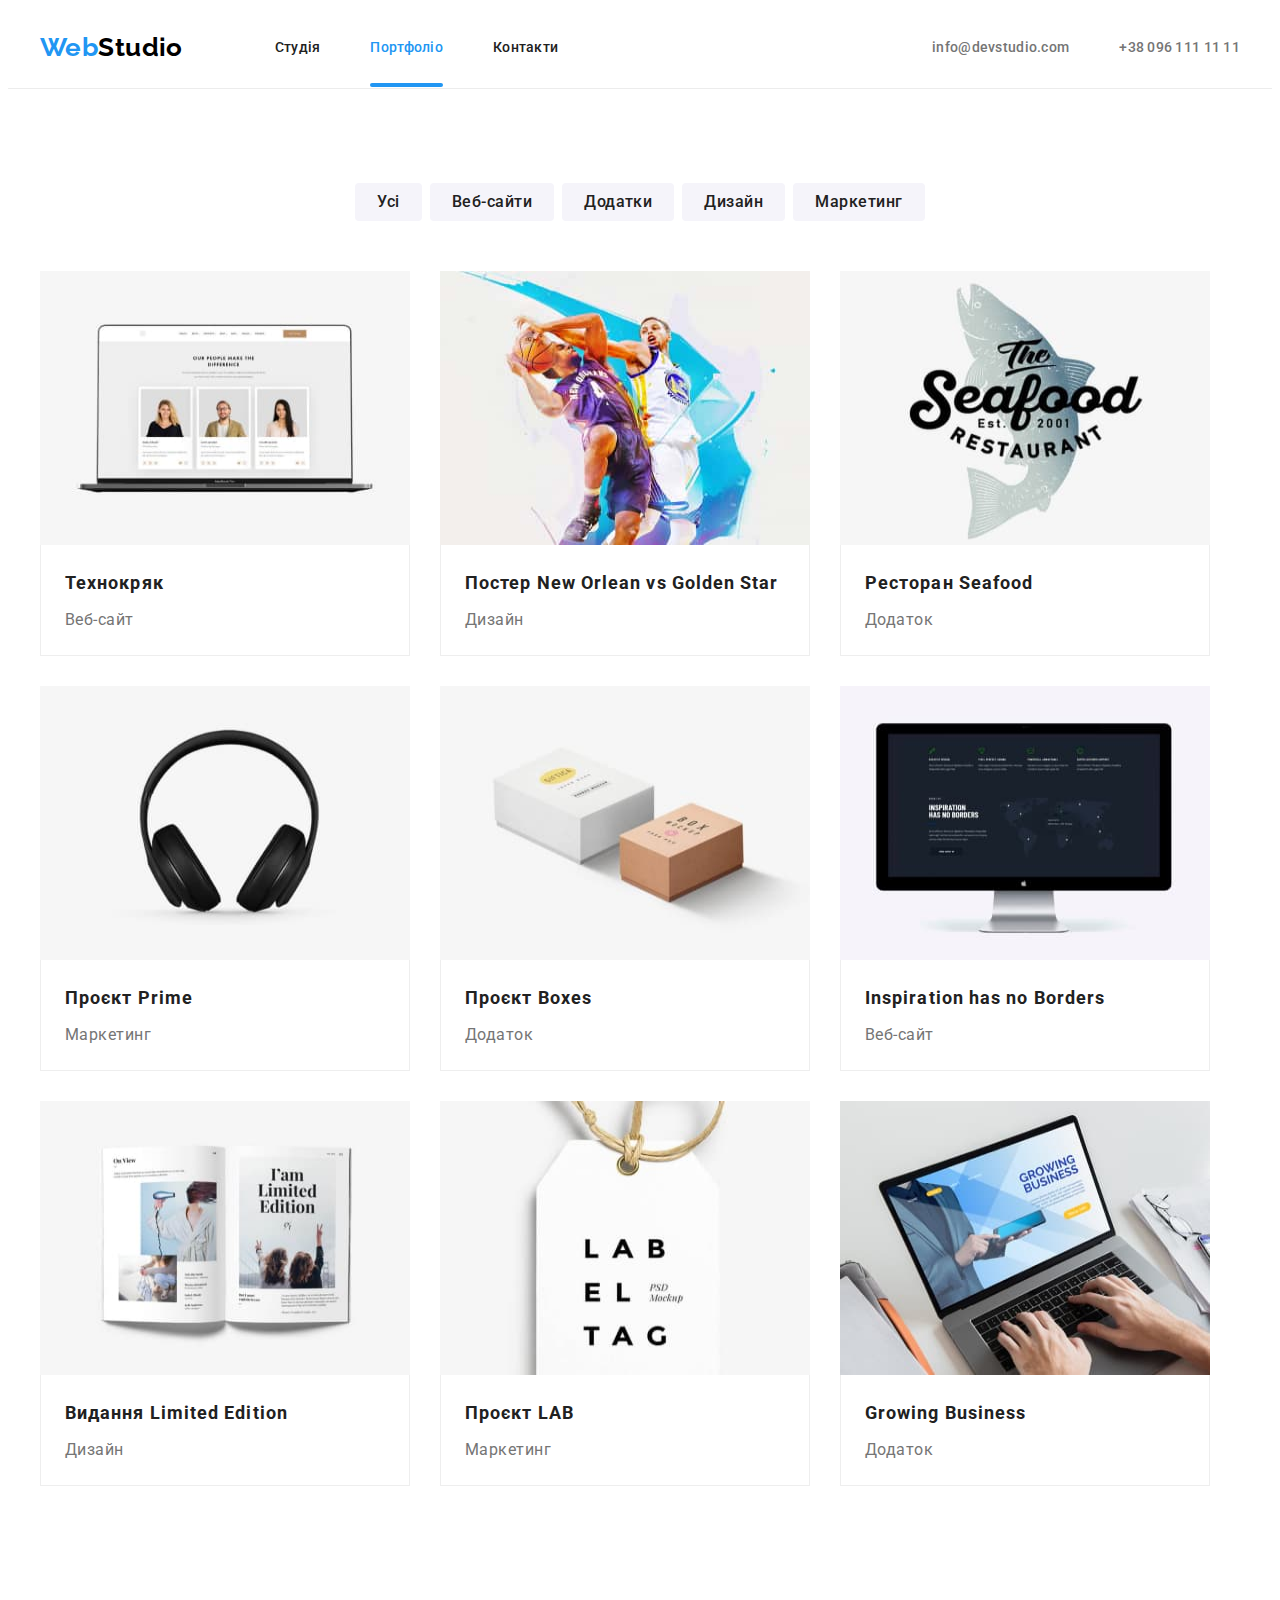
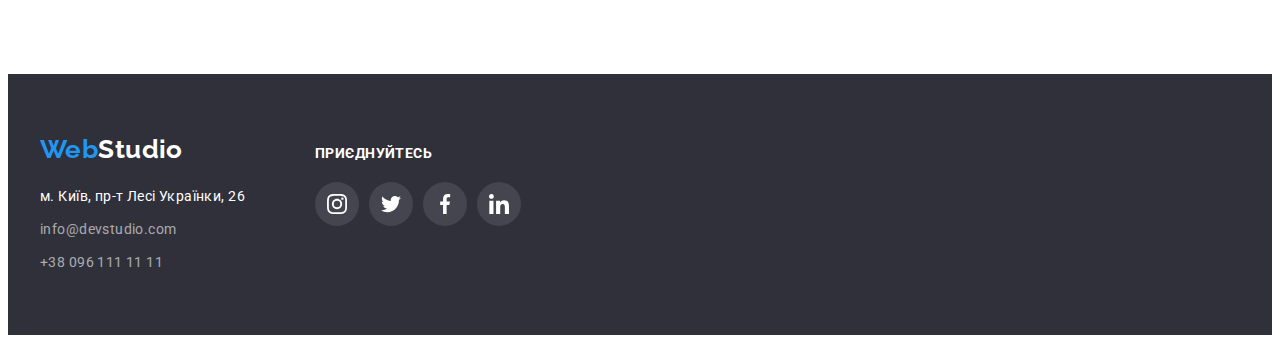
==== portfolio.html @ 129922d4 "added form for order" ====
<!DOCTYPE html>
<html lang="uk">
  <head>
    <meta charset="UTF-8" />
    <meta http-equiv="X-UA-Compatible" content="IE=edge" />
    <meta name="viewport" content="width=device-width, initial-scale=1.0" />
    <title>Webstudio</title>
    <link
      href="https://fonts.googleapis.com/css2?family=Raleway:wght@700&family=Roboto:wght@400;500;700;900&display=swap"
      rel="stylesheet"
    />
    <link
      rel="stylesheet"
      href="https://cdnjs.cloudflare.com/ajax/libs/modern-normalize/1.1.0/modern-normalize.min.css"
      integrity="sha512-wpPYUAdjBVSE4KJnH1VR1HeZfpl1ub8YT/NKx4PuQ5NmX2tKuGu6U/JRp5y+Y8XG2tV+wKQpNHVUX03MfMFn9Q=="
      crossorigin="anonymous"
      referrerpolicy="no-referrer"
    />
    <link rel="stylesheet" href="./css/style.css" />
  </head>
  <body>
    <!--Header's site-->
    <header class="border">
      <!--Navigation's site-->
      <div class="container nav">
        <a href="./index.html" class="logo-header"
          ><span class="logo-letters">Web</span>Studio</a
        >
        <nav>
          <ul class="site-nav list">
            <li class="item"><a href="./index.html" class="link">Студія</a></li>
            <li class="item">
              <a href="./portfolio.html" class="link current">Портфоліо</a>
            </li>
            <li class="item"><a href="" class="link">Контакти</a></li>
          </ul>
        </nav>
        <!--Contacts-->
        <ul class="list contact">
          <li class="item">
            <a href="mailto:info@devstudio.com" class="site-contacts"
              ><svg class="icon-header" width="16" height="12">
                <use href="./images/symbol-defs.svg#icon-envelope-1"></use>
              </svg>
              info@devstudio.com
            </a>
          </li>
          <li class="item">
            <a href="tel:+380961111111" class="site-contacts"
              ><svg class="icon-header" width="10" height="16">
                <use href="./images/symbol-defs.svg#icon-smartphone-1"></use>
              </svg>
              +38 096 111 11 11</a
            >
          </li>
        </ul>
      </div>
    </header>
    <!-- Hero -->
    <main>
      <section class="section">
        <!-- Hidden heading -->
        <h1 class="visually-hidden">Портфоліо</h1>
        <!-- Filtr buttons -->
        <div class="container">
          <ul class="list filtrs">
            <li class="item">
              <button type="button" class="filtr link">Усі</button>
            </li>
            <li class="item">
              <button type="button" class="filtr link">Веб-сайти</button>
            </li>
            <li class="item">
              <button type="button" class="filtr link">Додатки</button>
            </li>
            <li class="item">
              <button type="button" class="filtr link">Дизайн</button>
            </li>
            <li class="item">
              <button type="button" class="filtr link">Маркетинг</button>
            </li>
          </ul>

          <!-- Images of the portfolio -->
          <ul class="portfolio list">
            <li>
              <a href="" class="portfolio-link">
                <div class="overlay">
                  <img
                    src="./images/images-portfolio/portfolio1.jpg"
                    alt="приклад сайта"
                    width="370"
                    height="274"
                  />
                  <p class="overlay-description">
                    Ресурс пропонує комплексні пропозиції з різним рівнем
                    функціоналу та сервісів. Все це дозволить відвідувачу
                    отримати вичерпні відомості про компанію чи приватну особу.
                  </p>
                </div>
                <div class="border-card">
                  <h2 class="portfolio-title">Технокряк</h2>
                  <p class="portfolio-list">Веб-сайт</p>
                </div>
              </a>
            </li>
            <li>
              <a href="" class="portfolio-link">
                <div class="overlay">
                  <img
                    src="./images/images-portfolio/portfolio2.jpg"
                    alt="гра в баскетбол"
                    width="370"
                    height="274"
                  />
                  <p class="overlay-description">
                    Ресурс пропонує комплексні пропозиції з різним рівнем
                    функціоналу та сервісів. Все це дозволить відвідувачу
                    отримати вичерпні відомості про компанію чи приватну особу.
                  </p>
                </div>
                <div class="border-card">
                  <h2 class="portfolio-title">
                    Постер New Orlean vs Golden Star
                  </h2>
                  <p class="portfolio-list">Дизайн</p>
                </div>
              </a>
            </li>
            <li>
              <a href="" class="portfolio-link"
                ><div class="overlay">
                  <img
                    src="./images/images-portfolio/portfolio3.jpg"
                    alt="логотип ресторана морської кухні"
                    width="370"
                    height="274"
                  />
                  <p class="overlay-description">
                    Ресурс пропонує комплексні пропозиції з різним рівнем
                    функціоналу та сервісів. Все це дозволить відвідувачу
                    отримати вичерпні відомості про компанію чи приватну особу.
                  </p>
                </div>
                <div class="border-card">
                  <h2 class="portfolio-title">Ресторан Seafood</h2>
                  <p class="portfolio-list">Додаток</p>
                </div>
              </a>
            </li>
            <li>
              <a href="" class="portfolio-link"
                ><div class="overlay">
                  <img
                    src="./images/images-portfolio/portfolio4.jpg"
                    alt="навушники"
                    width="370"
                    height="274"
                  />
                  <p class="overlay-description">
                    Ресурс пропонує комплексні пропозиції з різним рівнем
                    функціоналу та сервісів. Все це дозволить відвідувачу
                    отримати вичерпні відомості про компанію чи приватну особу.
                  </p>
                </div>
                <div class="border-card">
                  <h2 class="portfolio-title">Проєкт Prime</h2>
                  <p class="portfolio-list">Маркетинг</p>
                </div>
              </a>
            </li>
            <li>
              <a href="" class="portfolio-link"
                ><div class="overlay">
                  <img
                    src="./images/images-portfolio/portfolio5.jpg"
                    alt="дві картоні коробки"
                    width="370"
                    height="274"
                  />
                  <p class="overlay-description">
                    Ресурс пропонує комплексні пропозиції з різним рівнем
                    функціоналу та сервісів. Все це дозволить відвідувачу
                    отримати вичерпні відомості про компанію чи приватну особу.
                  </p>
                </div>
                <div class="border-card">
                  <h2 class="portfolio-title">Проєкт Boxes</h2>
                  <p class="portfolio-list">Додаток</p>
                </div></a
              >
            </li>
            <li>
              <a href="" class="portfolio-link"
                ><div class="overlay">
                  <img
                    src="./images/images-portfolio/portfolio6.jpg"
                    alt="монітор із зображенням сайту"
                    width="370"
                    height="274"
                  />
                  <p class="overlay-description">
                    Ресурс пропонує комплексні пропозиції з різним рівнем
                    функціоналу та сервісів. Все це дозволить відвідувачу
                    отримати вичерпні відомості про компанію чи приватну особу.
                  </p>
                </div>
                <div class="border-card">
                  <h2 class="portfolio-title">Inspiration has no Borders</h2>
                  <p class="portfolio-list">Веб-сайт</p>
                </div>
              </a>
            </li>
            <li>
              <a href="" class="portfolio-link"
                ><div class="overlay">
                  <img
                    src="./images/images-portfolio/portfolio7.jpg"
                    alt="відкритий журнал"
                    width="370"
                    height="274"
                  />
                  <p class="overlay-description">
                    Ресурс пропонує комплексні пропозиції з різним рівнем
                    функціоналу та сервісів. Все це дозволить відвідувачу
                    отримати вичерпні відомості про компанію чи приватну особу.
                  </p>
                </div>
                <div class="border-card">
                  <h2 class="portfolio-title">Видання Limited Edition</h2>
                  <p class="portfolio-list">Дизайн</p>
                </div>
              </a>
            </li>
            <li>
              <a href="" class="portfolio-link"
                ><div class="overlay">
                  <img
                    src="./images/images-portfolio/portfolio8.jpg"
                    alt="лейба для одягу та товарів"
                    width="370"
                    height="274"
                  />
                  <p class="overlay-description">
                    Ресурс пропонує комплексні пропозиції з різним рівнем
                    функціоналу та сервісів. Все це дозволить відвідувачу
                    отримати вичерпні відомості про компанію чи приватну особу.
                  </p>
                </div>
                <div class="border-card">
                  <h2 class="portfolio-title">Проєкт LAB</h2>
                  <p class="portfolio-list">Маркетинг</p>
                </div>
              </a>
            </li>
            <li>
              <a href="" class="portfolio-link"
                ><div class="overlay">
                  <img
                    src="./images/images-portfolio/portfolio9.jpg"
                    alt="руки на клавіатурі ноутбука"
                    width="370"
                    height="274"
                  />
                  <p class="overlay-description">
                    Ресурс пропонує комплексні пропозиції з різним рівнем
                    функціоналу та сервісів. Все це дозволить відвідувачу
                    отримати вичерпні відомості про компанію чи приватну особу.
                  </p>
                </div>
                <div class="border-card">
                  <h2 class="portfolio-title">Growing Business</h2>
                  <p class="portfolio-list">Додаток</p>
                </div>
              </a>
            </li>
          </ul>
        </div>
      </section>
    </main>
    <!-- Adress -->
    <footer class="footer">
      <div class="container general-footer">
        <div>
          <a href="./index.html" class="logo-footer"
            ><span class="logo-letters">Web</span>Studio</a
          >
          <address>
            <ul class="list">
              <li class="items">
                <a
                  href="https://goo.gl/maps/6pdL2G1aaHJUCAZU8"
                  target="_blank"
                  rel="noopener noreferrer"
                  class="footer-adress"
                  >м. Київ, пр-т Лесі Українки, 26</a
                >
              </li>
              <li class="items">
                <a href="mailto:info@devstudio.com" class="footer-contacts"
                  >info@devstudio.com</a
                >
              </li>
              <li class="items">
                <a href="tel:+380961111111" class="footer-contacts"
                  >+38 096 111 11 11</a
                >
              </li>
            </ul>
          </address>
        </div>
        <div class="footer-social">
          <p class="footer-title">приєднуйтесь</p>
          <ul class="list social-link">
            <li>
              <a href="" class="footer-social-link"
                ><svg width="20" height="20">
                  <use href="./images/icons.svg#icon-instagram"></use></svg
              ></a>
            </li>
            <li>
              <a href="" class="footer-social-link"
                ><svg width="20" height="20">
                  <use href="./images/icons.svg#icon-twitter"></use></svg
              ></a>
            </li>
            <li>
              <a href="" class="footer-social-link"
                ><svg width="20" height="20">
                  <use href="./images/icons.svg#icon-facebook"></use></svg
              ></a>
            </li>
            <li>
              <a href="" class="footer-social-link"
                ><svg width="20" height="20">
                  <use href="./images/icons.svg#icon-linkedin"></use></svg
              ></a>
            </li>
          </ul>
        </div>
      </div>
    </footer>
  </body>
</html>
---- css/style.css ----
:root {
  --primary-text-color: #757575;
  --secondary-text-color: #212121;
  --added-text-color: #ffffff;
  --logo-button-text-color: #2196f3;
  --primary-background-color: #ffffff;
  --secondary-background-color: #f5f4fa;
  --background-color-hover: #2196f3;
  --background-color-added: #2f303a;
  --text-color: #000000;
  --text-color-footer: rgba(255, 255, 255, 0.6);
  --active-button-color: #188ce8;
  --color-shadow: #rgba(0, 0, 0, 0.15);
  --color-border-header: 1px solid #ececec;
  --color-border-cards: 1px solid #eeeeee;
  --hero-bg-overlay: rgba(47, 48, 58, 0.4);
  --fill-svg-social: #afb1b8;
  --portfolio-cards-shadow: 0px 1px 1px rgba(0, 0, 0, 0.12),
    0px 4px 4px rgba(0, 0, 0, 0.06), 1px 4px 6px rgba(0, 0, 0, 0.16);
  --background-footer-social: rgba(255, 255, 255, 0.1);
  --modal-shadow: 0px 1px 3px rgba(0, 0, 0, 0.12),
    0px 1px 1px rgba(0, 0, 0, 0.14), 0px 2px 1px rgba(0, 0, 0, 0.2);
  --timing-function: cubic-bezier(0.4, 0, 0.2, 1);
  --backgroud-backdrop: rgba(0, 0, 0, 0.2);
  --background-description: rgba(47, 48, 58, 0.8);
  --ovelay-background-portfolio: rgba(33, 150, 243, 0.9);
  --border-form-order:1px solid rgba(33, 33, 33, 0.2);
  --text-color-placeholder:rgba(117, 117, 117, 0.5);
  --shadow-form-button: 0px 4px 4px rgba(0, 0, 0, 0.15);
}

body {
  background-color: var(--primary-background-color);
  color: var(--primary-text-color);
  font-family: "Roboto", sans-serif;
  font-weight: 400;
  font-size: 14px;
  line-height: 1.71;
  letter-spacing: 0.03em;
}
.list {
  list-style: none;
  padding: 0;
  margin: 0;
}
button {
  border: none;
}

.container {
  width: 1200px;
  margin-left: auto;
  margin-right: auto;
  padding-left: 15px;
  padding-right: 15px;
}
h2,
h3,
h4,
p {
  margin: 0;
}
img {
  max-width: 100%;
  display: block;
}
/* Navigation's site */
.nav {
  display: flex;
  align-items: center;
  margin: 0 auto;
}

.logo-letters {
  color: var(--logo-button-text-color);
}
.logo-header {
  margin-right: 92px;

  color: var(--text-color);
  text-decoration: none;
  font-family: "Raleway", sans-serif;
  font-weight: 700;
  font-size: 26px;
  line-height: 1.2;
}
.link {
  padding-top: 32px;
  padding-bottom: 32px;
  color: var(--secondary-text-color);
  text-decoration: none;
  font-weight: 500;
  font-size: 14px;
  line-height: 1.14;
  letter-spacing: 0.02em;
  transition: color 250ms var(--timing-function);
}
.link:hover,
.link:focus {
  color: var(--logo-button-text-color);
}

.link.current {
  position: relative;
  color: var(--logo-button-text-color);
}
.link.current::after {
  position: absolute;
  bottom: 0px;
  content: "";
  display: block;
  width: 100%;
  height: 4px;
  background-color: var(--logo-button-text-color);
  border-radius: 2px;
}
.site-nav {
  display: flex;
}

.site-nav .item:not(:last-child) {
  margin-right: 50px;
}

/* Links to contacts */

.icon-header {
  margin-right: 10px;
  fill: currentColor;
}
.site-contacts {
  padding-top: 32px;
  padding-bottom: 32px;
  display: flex;
  align-items: center;
  color: var(--primary-text-color);
  text-decoration: none;
  font-weight: 500;
  font-size: 14px;
  line-height: 1.14;
  letter-spacing: 0.02em;
  transition: color 250ms var(--timing-function),
    fill 250ms var(--timing-function);
}
.site-contacts:hover,
.site-contacts:focus {
  color: var(--logo-button-text-color);
  fill: var(--logo-button-text-color);
}
.contact {
  margin-left: auto;
  display: flex;
}
.contact .item:not(:last-child) {
  margin-right: 30px;
}

/* Hero */
.hero {
  padding-bottom: 200px;
  padding-top: 200px;
  height: 600px;
  max-width: 1600px;
  margin-left: auto;
  margin-right: auto;
  background-color: var(--background-color-added);
  text-align: center;
  background-image: linear-gradient(
      to right,
      var(--hero-bg-overlay),
      var(--hero-bg-overlay)
    ),
    url("../images/images-index/hero.jpg");
  background-size: cover;
  background-repeat: no-repeat;
  background-position: center;
}

.hero-title {
  margin-bottom: 30px;
  margin-top: 0;
  margin-right: auto;
  margin-left: auto;
  max-width: 696px;
  color: var(--added-text-color);
  font-weight: 900;
  font-size: 44px;
  line-height: 1.4;
  letter-spacing: 0.06em;
  text-transform: uppercase;
}
.hero-button {
  min-width: 216px;
  padding: 10px 32px;
  border-radius: 4px;
  border-width: 0;
  box-shadow: 0px 4px 4px var(--color-shadow);

  background-color: var(--logo-button-text-color);
  color: var(--added-text-color);
  font-family: inherit;
  font-weight: 700;
  font-size: 16px;
  line-height: 1.9;
  letter-spacing: 0.06em;
  cursor: pointer;
  transition: background-color 250ms var(--timing-function);
}
.hero-button:hover,
.hero-button:focus {
  background-color: var(--active-button-color);
}

/* Features and Images of the portfolio*/
.visually-hidden {
  position: absolute;
  clip: rect(0 0 0 0);
  width: 1px;
  height: 1px;
  margin: -1px;
}
.section {
  padding-bottom: 94px;
  padding-top: 94px;
}
.features {
  display: flex;
  gap: 30px;
}
.features-title {
  margin-bottom: 10px;
  margin-top: 0;

  color: var(--secondary-text-color);
  font-weight: 700;
  line-height: 1.14;
  text-transform: uppercase;
}
.features-list {
  margin: 0;
}

/* Our works */
.icon-background {
  margin-bottom: 30px;
  height: 120px;
  width: 270px;
  display: flex;
  justify-content: center;
  align-items: center;
  background-color: var(--secondary-background-color);
  border-radius: 4px;
}
.work {
  padding-bottom: 94px;
}
.our-work {
  display: flex;
}
.our-work .item:not(:last-child) {
  margin-right: 30px;
}
.our-work-title,
.our-teams-title,
.clients-title {
  margin-bottom: 50px;

  color: var(--secondary-text-color);
  font-weight: 700;
  font-size: 36px;
  line-height: 1.17;
  text-align: center;
}
.description-image {
  position: relative;
}
.description {
  position: absolute;
  bottom: 0;
  left: 0;
  width: 370px;
  height: 70px;
  padding: 27px 0;
  background-color: var(--background-description);
}
.description-title {
  font-weight: 700;
  line-height: 1.14;
  text-align: center;
  text-transform: uppercase;
  color: var(--added-text-color);
}
/* Our teams */
.team {
  background-color: var(--secondary-background-color);
}
.our-teams {
  display: flex;
}
.our-teams .item {
  box-shadow: 0px 1px 3px rgba(0, 0, 0, 0.12), 0px 1px 1px rgba(0, 0, 0, 0.14),
    0px 2px 1px rgba(0, 0, 0, 0.2);
  border-radius: 0px 0px 4px 4px;
}
.border-teams {
  padding-top: 30px;
  padding-bottom: 30px;
  background: var(--primary-background-color);
}
.our-teams-name {
  margin-bottom: 10px;

  color: var(--secondary-text-color);
  font-weight: 500;
  font-size: 16px;
  line-height: 1.19;
  text-align: center;
}
.our-team-profession {
  margin-bottom: 16px;

  font-size: 16px;
  line-height: 1.19;
  text-align: center;
}
.our-teams .item:not(:last-child) {
  margin-right: 30px;
}

.social {
  display: flex;
  justify-content: center;
  gap: 10px;
}

.social-background {
  display: flex;
  justify-content: center;
  align-items: center;
  padding: 0;
  width: 44px;
  height: 44px;
  border-radius: 50%;
  fill: var(--fill-svg-social);
  transition: fill 250ms var(--timing-function),
    background-color 250ms var(--timing-function);
}
.social-background:hover,
.social-background:focus {
  background-color: var(--logo-button-text-color);
  fill: var(--primary-background-color);
}

/* Clients */
.clients {
  display: flex;
  gap: 30px;
}
.clients-link {
  display: flex;
  padding: 0;
  width: 170px;
  height: 92px;
  display: flex;
  align-items: center;
  justify-content: center;
  border: 1px solid var(--fill-svg-social);
  border-radius: 4px;
  transition: border 250ms var(--timing-function),
    fill 250ms var(--timing-function);
}
.clients-link:hover,
.clients-link:focus {
  border: 1px solid var(--logo-button-text-color);
  fill: var(--logo-button-text-color);
}
.clients-link {
  fill: var(--fill-svg-social);
}

/* Adress */
.footer {
  padding-top: 60px;
  padding-bottom: 60px;
  background-color: var(--background-color-added);
}
.general-footer {
  display: flex;
  align-items: baseline;
}
.logo-footer {
  margin-bottom: 20px;

  color: var(--added-text-color);
  text-decoration: none;
  display: inline-block;
  font-family: "Raleway", sans-serif;
  font-style: normal;
  font-weight: 700;
  font-size: 26px;
  line-height: 1.2;
}
.footer-contacts {
  color: var(--text-color-footer);
  display: inline-block;
  font-style: normal;
  text-decoration: none;
  transition: color 250ms var(--timing-function);
}
.list .items:not(:last-child) {
  margin-bottom: 9px;
}
.footer-adress {
  color: var(--added-text-color);
  display: inline-block;
  font-style: normal;
  text-decoration: none;
  transition: color 250ms var(--timing-function);
}
.footer-adress:hover,
.footer-adress:focus {
  color: var(--added-text-color);
}
.footer-contacts:hover,
.footer-contacts:focus {
  color: var(--added-text-color);
}
.footer-title {
  display: block;
  color: var(--added-text-color);
  font-weight: 700;
  line-height: 1.14;
  text-transform: uppercase;
}
.footer-social {
  margin-left: 70px;
}

.social-link {
  display: flex;
  margin-top: 20px;
  gap: 10px;
}
.footer-social-link {
  display: flex;
  justify-content: center;
  align-items: center;
  padding: 0;
  width: 44px;
  height: 44px;
  background: var(--background-footer-social);
  border-radius: 50%;
  fill: var(--added-text-color);
  transition: background-color 250ms var(--timing-function);
}
.footer-social-link:hover,
.footer-social-link:focus {
  background-color: var(--logo-button-text-color);
}
/* Portfolio.html */
/* Filtr buttons */
.filtrs {
  display: flex;
  justify-content: center;
  margin-bottom: 50px;
}
.filtrs .item:not(:last-child) {
  margin-right: 8px;
}
.filtr {
  padding: 6px 22px;
  background-color: var(--secondary-background-color);
  color: var(--secondary-text-color);
  font-family: inherit;
  font-weight: 500;
  font-size: 16px;
  line-height: 1.6;
  letter-spacing: 0.03em;
  cursor: pointer;
  border-radius: 4px;
  border-width: 0;
  transition: background-color 250ms var(--timing-function),
    color 250ms var(--timing-function), box-shadow 250ms var(--timing-function);
}
.filtr:hover,
.filtr:focus {
  background-color: var(--logo-button-text-color);
  color: var(--added-text-color);
  box-shadow: 0px 3px 1px rgba(0, 0, 0, 0.1), 0px 1px 2px rgba(0, 0, 0, 0.08),
    0px 2px 2px rgba(0, 0, 0, 0.12);
}

/* Hero in Portfolio.html */
.border {
  border-bottom: var(--color-border-header);
}
.portfolio {
  display: flex;
  flex-wrap: wrap;
  gap: 30px;
}
.border-card {
  padding-top: 20px;
  padding-bottom: 20px;
  padding-left: 24px;
  padding-right: 24px;
  border-bottom: var(--color-border-cards);
  border-left: var(--color-border-cards);
  border-right: var(--color-border-cards);
}

.portfolio-link {
  position: relative;
  text-decoration: none;
  display: block;
  transition: box-shadow 250ms var(--timing-function);
}

.portfolio-link:hover,
.portfolio-link:focus {
  box-shadow: var(--portfolio-cards-shadow);
}

.portfolio-title {
  margin-bottom: 4px;
  color: var(--secondary-text-color);
  font-weight: 700;
  font-size: 18px;
  line-height: 2;
  letter-spacing: 0.06em;
}
.portfolio-list {
  color: var(--primary-text-color);
  font-size: 16px;
  line-height: 1.88;
  letter-spacing: 0.03em;
}
.portfolio.list {
  padding-bottom: 94px;
}

.overlay {
  position: relative;
  overflow: hidden;
}

.overlay-description {
  position: absolute;
  top: 0;
  left: 0;
  width: 100%;
  height: 100%;
  padding: 63px 24px;
  background: var(--ovelay-background-portfolio);
  font-size: 18px;
  line-height: 1.56;
  color: var(--added-text-color);
  transform: translateY(100%);
  transition: transform 250ms var(--timing-function);
}
.portfolio-link:hover .overlay-description {
  transform: translateY(0%);
}

/* Modal window */

.backdrop {
  position: fixed;
  top: 0;
  left: 0;
  width: 100%;
  height: 100%;
  background-color: var(--backgroud-backdrop);

  opacity: 1;
  transition: opacity 250ms var(--timing-function);
}
.backdrop.is-hidden {
  opacity: 0;
  visibility: hidden;
  pointer-events: none;
}
.modal {
  position: absolute;
  top: 50%;
  left: 50%;
  width: 528px;
  height: 581px;
  background-color: var(--primary-background-color);
  border-radius: 4px;

  transform: scale(1) translate(-50%, -50%);
  transition: transform 250ms var(--timing-function);
}
.backdrop.is-hidden .modal {
  transform: scale(0.5) translate(-50%, -50%);
}

button.close-modal {
  position: absolute;
  right: 8px;
  top: 8px;
  width: 30px;
  height: 30px;
  display: flex;
  justify-content: center;
  align-items: center;
  padding: 0;
  border-radius: 50%;
  cursor: pointer;
  border: 1px solid rgba(0, 0, 0, 0.1);
  background-color: var(--primary-background-color);
}

.icon-close {
  fill: var(--text-color);
}

/* Form for order */

h4.form-title {
  margin-top: 40px;
  margin-bottom: 12px;
  font-weight: 700;
  font-size: 20px;
  line-height: 1.15;
  text-align: center;
  color: var(--secondary-text-color);
}
.form-label {
  display: flex;
  flex-direction: column;
  margin-left: 40px;
  margin-right: 40px;
  position: relative;
  font-size: 12px;
  line-height: 1.17;
  letter-spacing: 0.01em;
}
.form-label:not(:last-child) {
  margin-bottom: 10px;
}
.form-input,
.feedback{
  border: var(--border-form-order);
  border-radius: 4px;
}
.form-input {
  position: relative;
  height: 40px;
}
.form-icon {
  position: absolute;
  display: inline-block;
  top: 50%;
  left: 12px;
}
.feedback {
  padding: 12px 16px;
  resize: none;
  height: 120px;
}
.feedback::placeholder{
font-size: 12px;
line-height: 1.17;
letter-spacing: 0.01em;
color: var(--text-color-placeholder);
}
.checkbox-label {
  margin-left: 52px;
  margin-right: 51px;
}
.checkbox{
  line-height: 1.17;
}
span.conditions {
 color: var(--logo-button-text-color);
 text-decoration: underline;
}
/* span.checkbox {
  position: absolute;
  left: 52px;
  top: 50%;
  transform: translate(-50%, -50%);
  width: 16px;
  height: 15px;
  background-color: tomato;

} */
.btn-submit {
  display: block;
  margin: auto;
  width: 200px;
  height: 50px;
  background-color: var(--logo-button-text-color);
  color: var(--added-text-color);
  border-radius: 4px;
  box-shadow: var(--shadow-form-button);
  font-weight: 700;
  font-size: 16px;
  line-height: 1.88;
  text-align: center;
  letter-spacing: 0.06em;
}
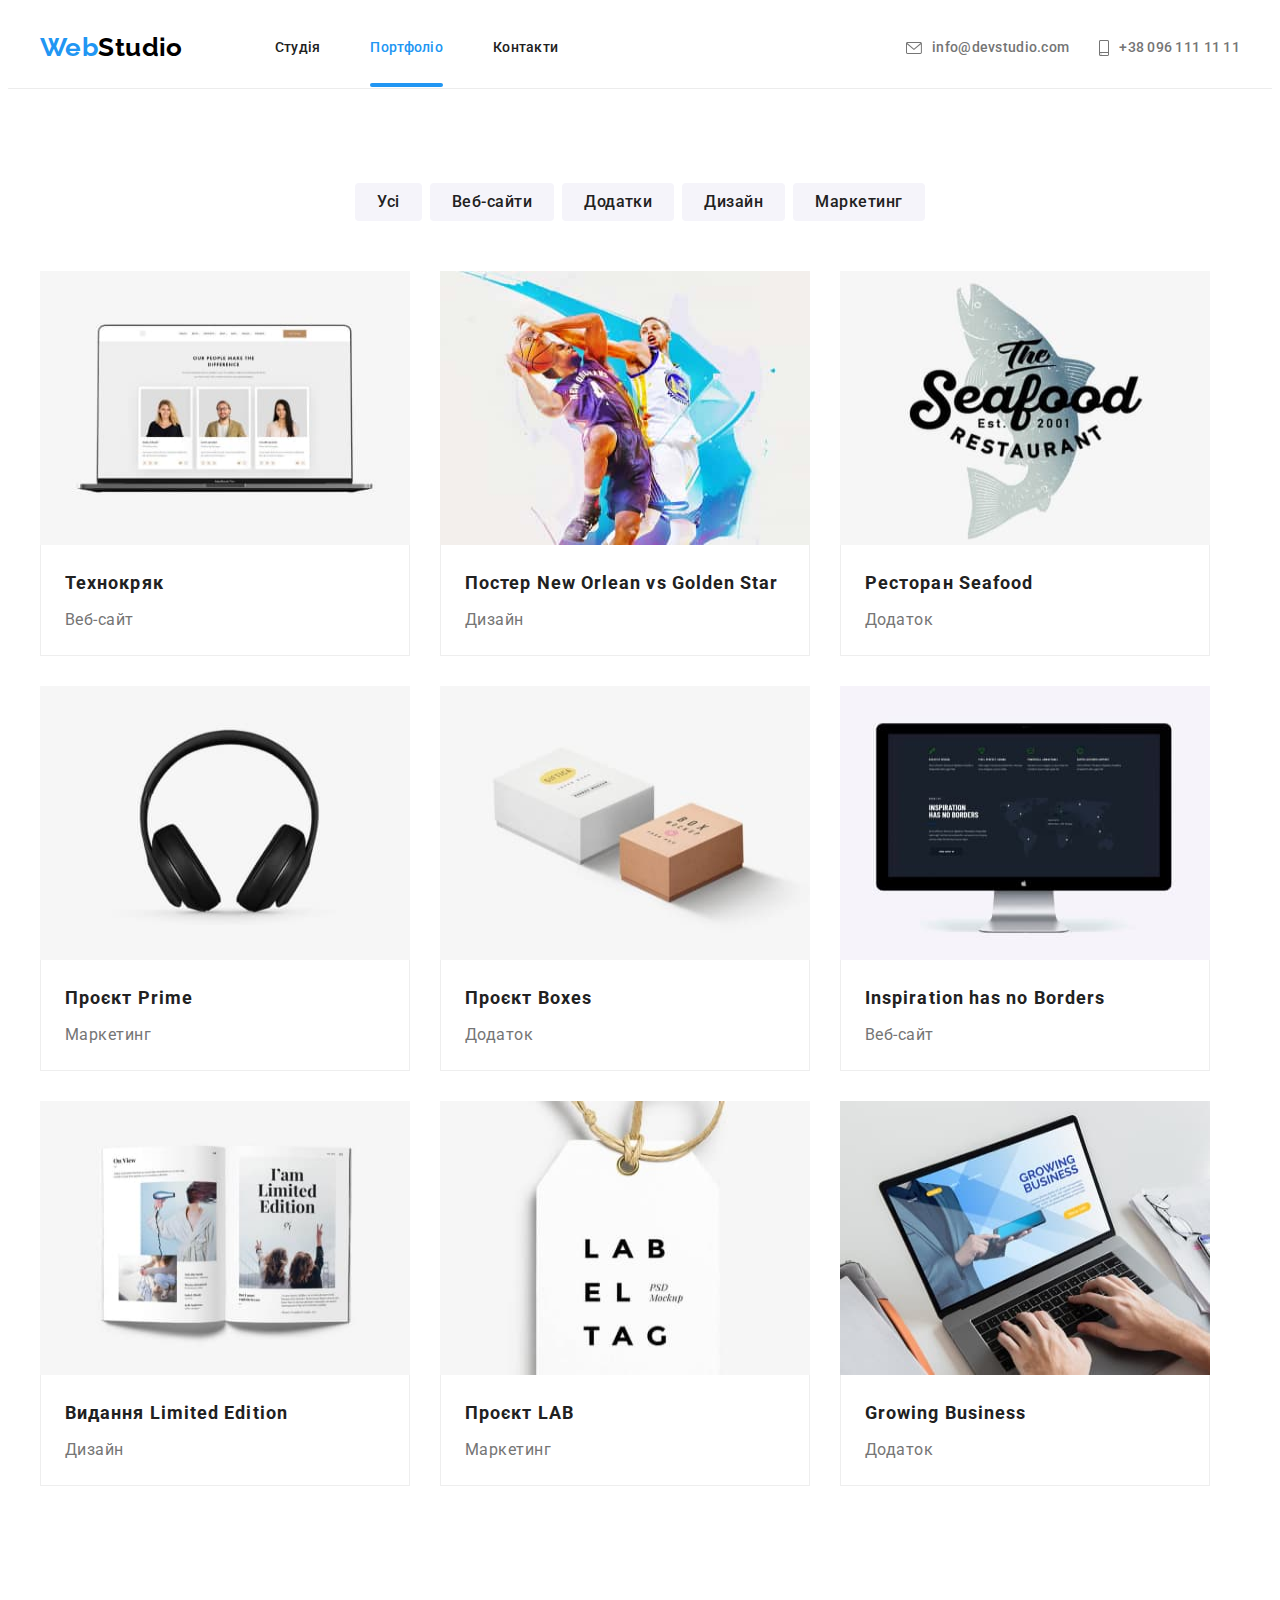
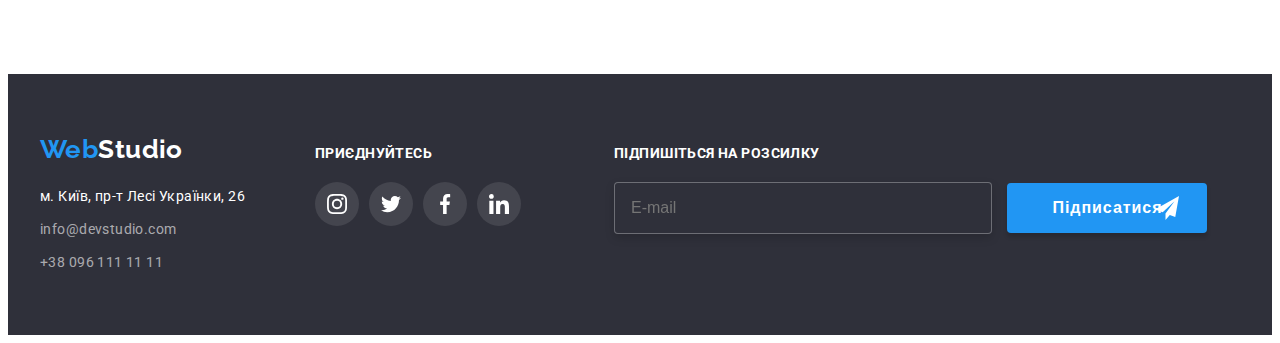
==== commit a1c9b5c1: "added subscribe form" ====
--- a/portfolio.html
+++ b/portfolio.html
@@ -40,7 +40,7 @@
           <li class="item">
             <a href="mailto:info@devstudio.com" class="site-contacts"
               ><svg class="icon-header" width="16" height="12">
-                <use href="./images/symbol-defs.svg#icon-envelope-1"></use>
+                <use href="./images/icons.svg#icon-envelope-1"></use>
               </svg>
               info@devstudio.com
             </a>
@@ -48,7 +48,7 @@
           <li class="item">
             <a href="tel:+380961111111" class="site-contacts"
               ><svg class="icon-header" width="10" height="16">
-                <use href="./images/symbol-defs.svg#icon-smartphone-1"></use>
+                <use href="./images/icons.svg#icon-smartphone-1"></use>
               </svg>
               +38 096 111 11 11</a
             >
@@ -338,6 +338,17 @@
             </li>
           </ul>
         </div>
+         <div class="footer-subscribe">
+          <form>
+            <label class="subscribe-label">
+              <span class="subscribe-title">Підпишіться на розсилку</span>
+              <input type="email" class="subscribe-input" name="subscribe-input" placeholder="E-mail">  
+          </form>
+          <button class="subscribe-btn" type="submit">Підписатися<svg class="icon-send" width="24" height="24">
+            <use href="./images/icons.svg#icon-icon-send"></use>
+          </svg> </button>
+            </label>
+        </div>
       </div>
     </footer>
   </body>
--- a/css/style.css
+++ b/css/style.css
@@ -425,7 +425,8 @@
 .footer-contacts:focus {
   color: var(--added-text-color);
 }
-.footer-title {
+.footer-title,
+.subscribe-title {
   display: block;
   color: var(--added-text-color);
   font-weight: 700;
@@ -457,6 +458,66 @@
 .footer-social-link:focus {
   background-color: var(--logo-button-text-color);
 }
+
+/* Subscribe form */
+.footer-subscribe {
+  margin-left: 93px;
+}
+
+.subscribe-title {
+margin-bottom: 20px;
+}
+
+.subscribe-label {
+  display: block;
+}
+
+.subscribe-input {
+  padding-top: 15px;
+  padding-bottom: 15px;
+  padding-left: 16px;
+  width: 358px;
+  border: 1px solid rgba(255, 255, 255, 0.3);
+  filter: drop-shadow(0px 4px 4px rgba(0, 0, 0, 0.15));
+  border-radius: 4px;
+  outline: none;
+  font-size: 16px;
+  line-height: 1.25;
+  background-color: var(--background-color-added);
+  color: var(--text-color-footer);
+}
+
+.subscribe-btn {
+  position: relative;
+  margin-left: 12px;
+  width: 200px;
+  height: 50px;
+  background-color: var(--logo-button-text-color);
+  color: var(--added-text-color);
+  border-radius: 4px;
+  box-shadow: var(--shadow-form-button);
+  font-weight: 700;
+  font-size: 16px;
+  line-height: 1.88;
+  text-align: center;
+  letter-spacing: 0.06em;
+  transition: backround-color 250ms var(--timing-function);
+}
+.subscribe-btn:hover,
+.subscribe-btn:focus {
+  background-color: var(--active-button-color);
+}
+
+.icon-send {
+  position: absolute;
+  right: 28px;
+  top: 50%;
+  transform: translateY(-50%);
+ padding-left: 10px;
+  fill: var(--added-text-color);
+}
+
+
 /* Portfolio.html */
 /* Filtr buttons */
 .filtrs {
@@ -611,9 +672,14 @@
   border: 1px solid rgba(0, 0, 0, 0.1);
   background-color: var(--primary-background-color);
 }
+.icon-close:hover,
+.icon-close:focus {
+  fill: var(--background-color-hover);
+}
 
 .icon-close {
-  fill: var(--text-color);
+  fill: currentColor;
+  transition: fill 250ms var(--timing-function);
 }
 
 /* Form for order */
@@ -627,6 +693,7 @@
   text-align: center;
   color: var(--secondary-text-color);
 }
+
 .form-label {
   display: flex;
   flex-direction: column;
@@ -637,56 +704,99 @@
   line-height: 1.17;
   letter-spacing: 0.01em;
 }
+
 .form-label:not(:last-child) {
   margin-bottom: 10px;
 }
+
 .form-input,
 .feedback{
   border: var(--border-form-order);
   border-radius: 4px;
-}
+  margin-top: 4px;
+  transition: border-color 250ms var(--timing-function);
+}
+
 .form-input {
-  position: relative;
-  height: 40px;
-}
+  padding-left: 42px;
+  padding-top: 12px;
+  padding-bottom: 12px;
+}
+
 .form-icon {
   position: absolute;
-  display: inline-block;
+  display: block;
   top: 50%;
-  left: 12px;
-}
+  left: 12px; 
+  transition: fill 250ms var(--timing-function);
+}
+
+.form-input:focus-within + .form-icon {
+  fill: var(--background-color-hover);
+}
+.form-input:focus-within,
+.feedback:focus-within {
+  border-color: var(--background-color-hover);
+  outline: none;
+}
+
+
 .feedback {
   padding: 12px 16px;
   resize: none;
   height: 120px;
 }
+
 .feedback::placeholder{
 font-size: 12px;
 line-height: 1.17;
 letter-spacing: 0.01em;
 color: var(--text-color-placeholder);
 }
+
+/* Checkbox */
+
 .checkbox-label {
-  margin-left: 52px;
-  margin-right: 51px;
-}
-.checkbox{
-  line-height: 1.17;
-}
+  display: flex;
+  align-items: center;
+  margin: 20px 51px 30px 52px;
+}
+
+.checkbox {
+  position: absolute;
+  width: 1px;
+  height: 1px;
+  margin: -1px;
+  border: 0;
+  padding: 0;
+  clip: rect(0 0 0 0);
+  overflow: hidden;
+}
+
+/* .checked {
+  opacity: 0;
+} */
+
 span.conditions {
  color: var(--logo-button-text-color);
  text-decoration: underline;
 }
-/* span.checkbox {
-  position: absolute;
-  left: 52px;
-  top: 50%;
-  transform: translate(-50%, -50%);
-  width: 16px;
-  height: 15px;
-  background-color: tomato;
-
+
+.icon {
+  display: inline-block;
+  padding-right: 8.38px;
+}
+.checkbox:checked + .icon{
+fill:#2196f3;
+opacity: 1;
+}
+/* .checkbox:checked + .checked {
+  opacity: 1;
+}
+.checkbox:checked + .rectangle {
+  opacity: 0;
 } */
+
 .btn-submit {
   display: block;
   margin: auto;
@@ -701,5 +811,11 @@
   line-height: 1.88;
   text-align: center;
   letter-spacing: 0.06em;
-}
-  
+  transition: backround-color 250ms var(--timing-function);
+}
+
+.btn-submit:hover,
+.btn-submit:focus {
+  background-color: var(--active-button-color);
+}
+
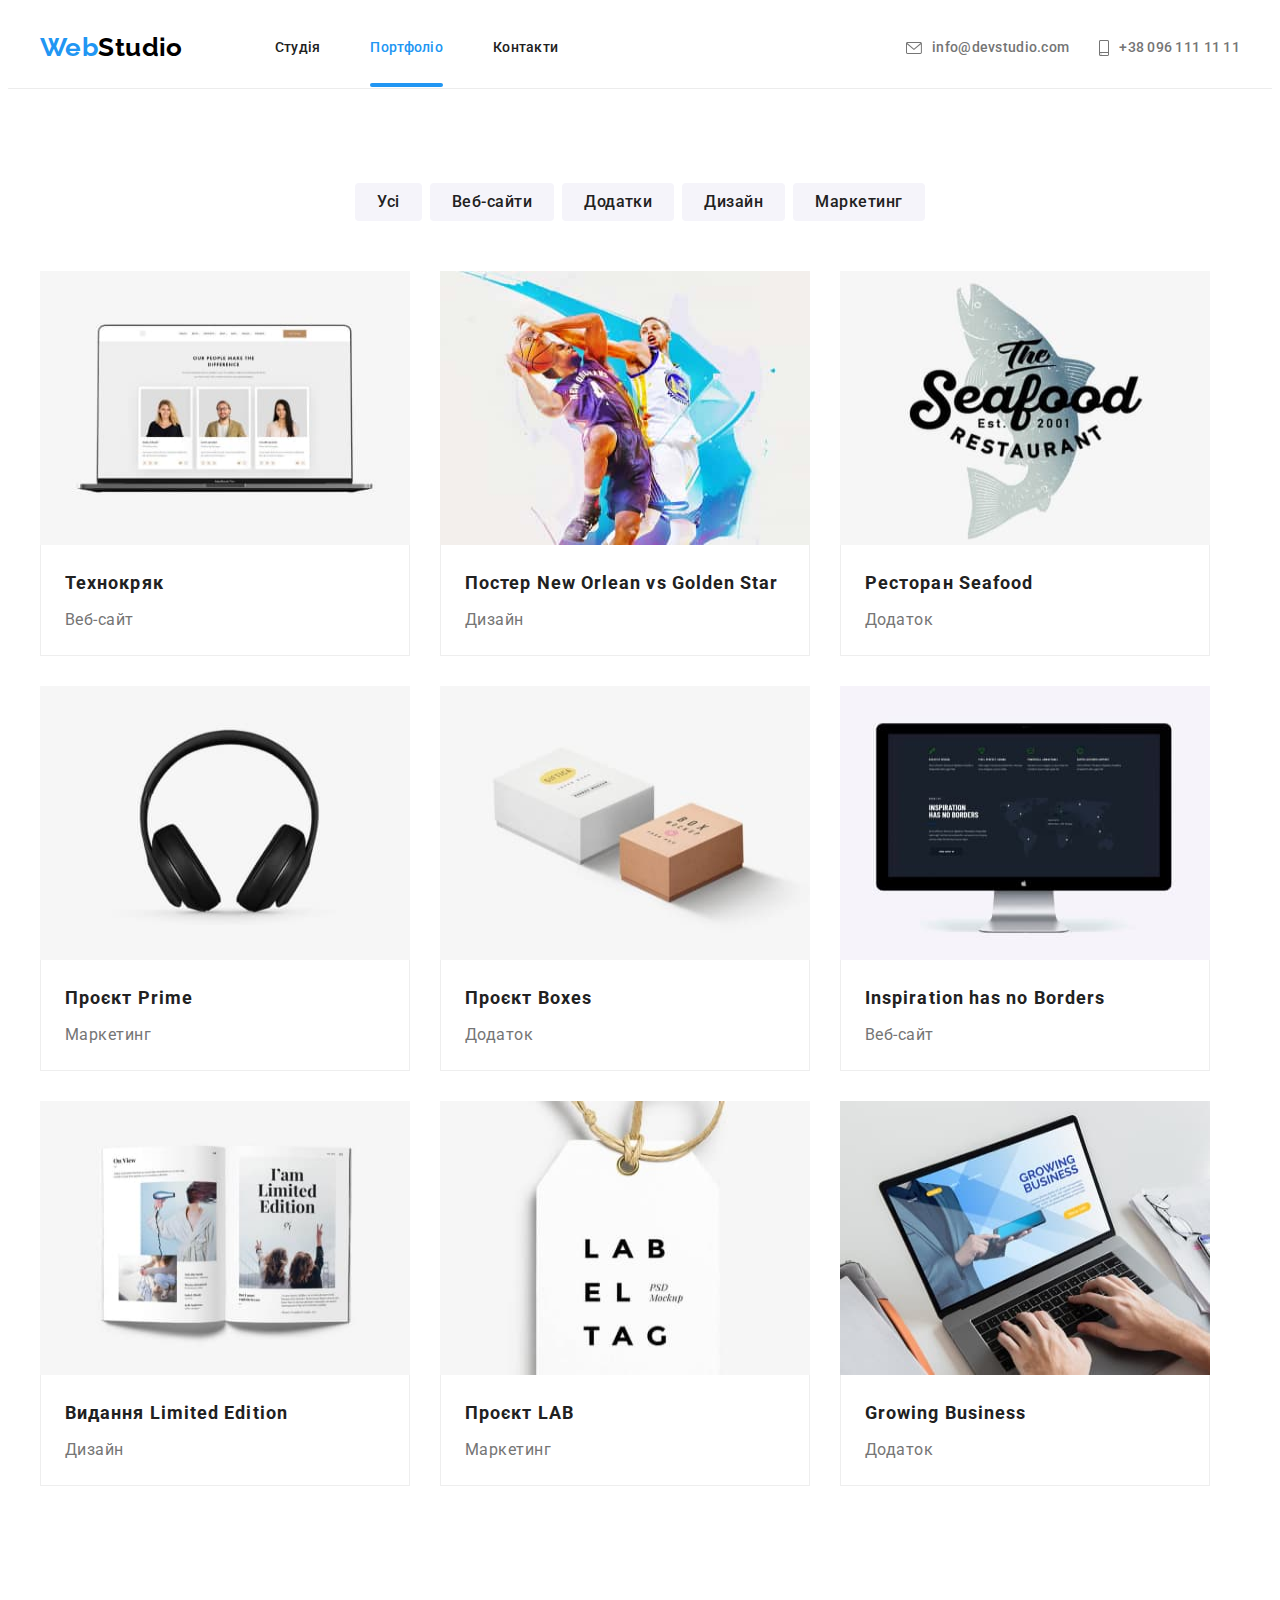
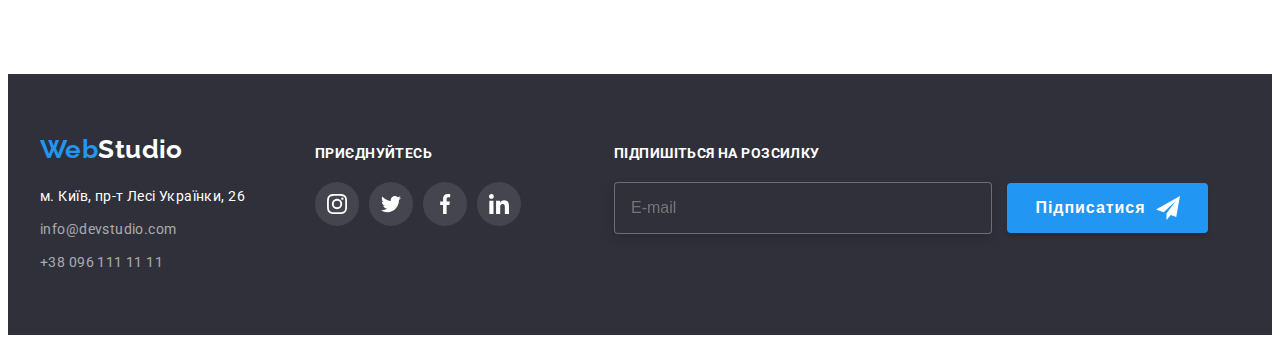
==== commit 3cb16652: "changed buttons and form" ====
--- a/portfolio.html
+++ b/portfolio.html
@@ -345,7 +345,7 @@
               <input type="email" class="subscribe-input" name="subscribe-input" placeholder="E-mail">  
           </form>
           <button class="subscribe-btn" type="submit">Підписатися<svg class="icon-send" width="24" height="24">
-            <use href="./images/icons.svg#icon-icon-send"></use>
+            <use href="./images/icons.svg#icon-send"></use>
           </svg> </button>
             </label>
         </div>
--- a/css/style.css
+++ b/css/style.css
@@ -480,7 +480,6 @@
   border: 1px solid rgba(255, 255, 255, 0.3);
   filter: drop-shadow(0px 4px 4px rgba(0, 0, 0, 0.15));
   border-radius: 4px;
-  outline: none;
   font-size: 16px;
   line-height: 1.25;
   background-color: var(--background-color-added);
@@ -490,8 +489,7 @@
 .subscribe-btn {
   position: relative;
   margin-left: 12px;
-  width: 200px;
-  height: 50px;
+  padding: 10px 62px 10px 28px;
   background-color: var(--logo-button-text-color);
   color: var(--added-text-color);
   border-radius: 4px;
@@ -501,6 +499,7 @@
   line-height: 1.88;
   text-align: center;
   letter-spacing: 0.06em;
+  cursor: pointer;
   transition: backround-color 250ms var(--timing-function);
 }
 .subscribe-btn:hover,
@@ -513,7 +512,7 @@
   right: 28px;
   top: 50%;
   transform: translateY(-50%);
- padding-left: 10px;
+  margin-left: 10px;
   fill: var(--added-text-color);
 }
 
@@ -657,12 +656,12 @@
   transform: scale(0.5) translate(-50%, -50%);
 }
 
-button.close-modal {
+.close-modal {
   position: absolute;
   right: 8px;
   top: 8px;
-  width: 30px;
-  height: 30px;
+  min-width: 30px;
+  min-height: 30px;
   display: flex;
   justify-content: center;
   align-items: center;
@@ -683,9 +682,11 @@
 }
 
 /* Form for order */
-
-h4.form-title {
-  margin-top: 40px;
+.form {
+  padding: 40px;
+}
+
+.form-title {
   margin-bottom: 12px;
   font-weight: 700;
   font-size: 20px;
@@ -697,16 +698,15 @@
 .form-label {
   display: flex;
   flex-direction: column;
-  margin-left: 40px;
-  margin-right: 40px;
+  margin-bottom: 10px;
   position: relative;
   font-size: 12px;
   line-height: 1.17;
   letter-spacing: 0.01em;
 }
 
-.form-label:not(:last-child) {
-  margin-bottom: 10px;
+.form-label:last-child {
+  margin-bottom: 0px;
 }
 
 .form-input,
@@ -740,7 +740,6 @@
   outline: none;
 }
 
-
 .feedback {
   padding: 12px 16px;
   resize: none;
@@ -755,12 +754,6 @@
 }
 
 /* Checkbox */
-
-.checkbox-label {
-  display: flex;
-  align-items: center;
-  margin: 20px 51px 30px 52px;
-}
 
 .checkbox {
   position: absolute;
@@ -773,35 +766,57 @@
   overflow: hidden;
 }
 
-/* .checked {
+.checkbox-label {
+  display: flex;
+  justify-content: center;
+  align-items: center;
+  margin-top: 20px;
+  margin-bottom: 30px;
+}
+
+.check-border {
+  opacity: 1;
+}
+
+.check {
   opacity: 0;
-} */
-
-span.conditions {
+  transition: fill 250 ms var(--timing-function);
+}
+
+.checkbox:checked + .check-icon>.check{
+  opacity: 1;
+  fill: var(--background-color-hover);
+}
+
+.checkbox:checked + .check-icon>.check-border{
+  opacity: 0;
+}
+
+.agree {
+  margin-left: 10px;
+}
+
+.conditions {
+  position: relative;
  color: var(--logo-button-text-color);
- text-decoration: underline;
-}
-
-.icon {
-  display: inline-block;
-  padding-right: 8.38px;
-}
-.checkbox:checked + .icon{
-fill:#2196f3;
-opacity: 1;
-}
-/* .checkbox:checked + .checked {
-  opacity: 1;
-}
-.checkbox:checked + .rectangle {
-  opacity: 0;
-} */
+ text-decoration: none;
+}
+
+.conditions::after {
+  content: "";
+  position: absolute;
+  left: 0;
+  bottom: 1px;
+  width: 100%;
+  height: 1px;
+  background-color: var(--logo-button-text-color);
+}
 
 .btn-submit {
   display: block;
   margin: auto;
-  width: 200px;
-  height: 50px;
+  min-width: 200px;
+  max-height: 50px;
   background-color: var(--logo-button-text-color);
   color: var(--added-text-color);
   border-radius: 4px;
@@ -811,6 +826,7 @@
   line-height: 1.88;
   text-align: center;
   letter-spacing: 0.06em;
+  cursor: pointer;
   transition: backround-color 250ms var(--timing-function);
 }
 
